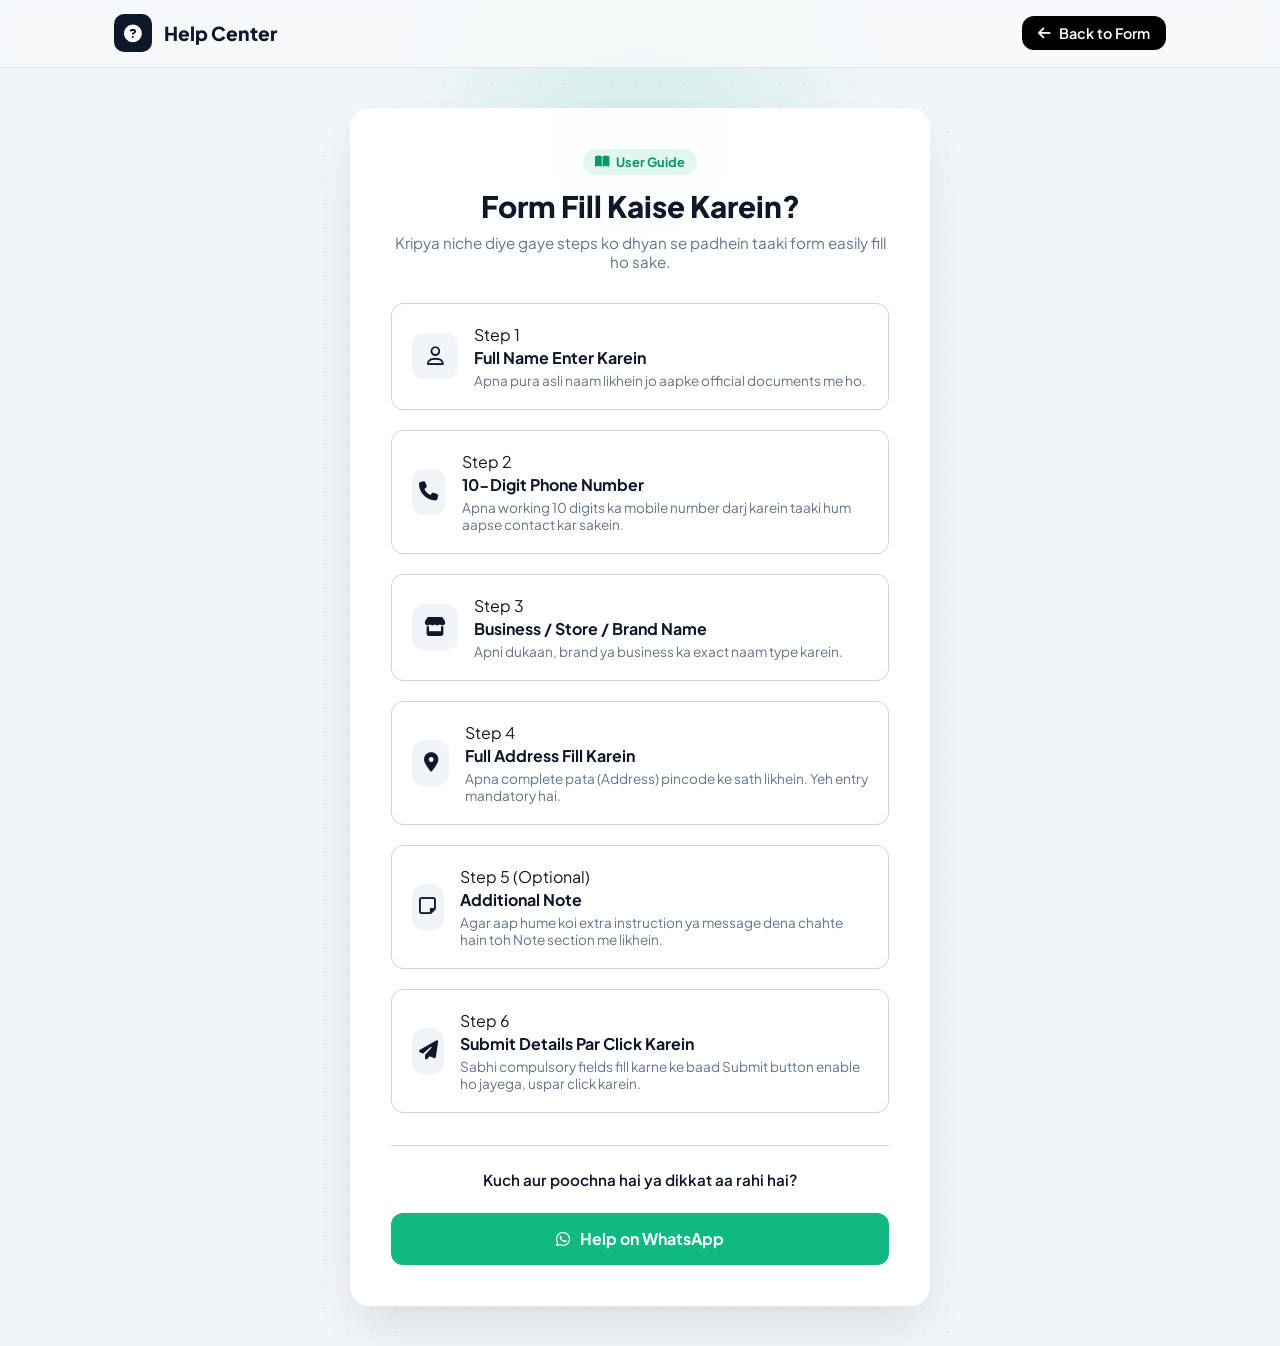
==== help.html @ f568aeb4 "Add files via upload" ====
<!DOCTYPE html>
<html lang="en">
<head>
  <meta charset="UTF-8">
  <meta name="viewport" content="width=device-width, initial-scale=1.0">
  <title>Help & Instructions - Client Form</title>

  <!-- Google Fonts -->
  <link rel="preconnect" href="https://fonts.googleapis.com">
  <link rel="preconnect" href="https://fonts.gstatic.com" crossorigin>
  <link href="https://fonts.googleapis.com/css2?family=Plus+Jakarta+Sans:wght@400;500;600;700;800&display=swap" rel="stylesheet">

  <!-- Font Awesome Icons -->
  <link rel="stylesheet" href="https://cdnjs.cloudflare.com/ajax/libs/font-awesome/6.4.0/css/all.min.css">

  <!-- External Stylesheet (Shared CSS) -->
  <link rel="stylesheet" href="style.css">
</head>
<body>

  <!-- Background Effect -->
  <div class="bg-glow"></div>
  <div class="bg-grid"></div>

  <!-- Navbar -->
  <header class="navbar">
    <div class="nav-container">
      <div class="logo">
        <div class="logo-badge">
          <i class="fa-solid fa-circle-question logo-icon"></i>
        </div>
        <div class="logo-text">
          <span>Help Center</span>
        </div>
      </div>

      <!-- Back to Form Button -->
      <a href="index.html" class="btn-help">
        <i class="fa-solid fa-arrow-left"></i> Back to Form
      </a>
    </div>
  </header>

  <main class="container">
    <section class="card-glass">
      
      <!-- Header Section -->
      <div class="form-header">
        <div class="header-tag"><i class="fa-solid fa-book-open"></i> User Guide</div>
        <h2>Form Fill Kaise Karein?</h2>
        <p>Kripya niche diye gaye steps ko dhyan se padhein taaki form easily fill ho sake.</p>
      </div>

      <!-- Instructions Step-by-Step -->
      <div class="help-steps" style="display: flex; flex-direction: column; gap: 1.25rem; margin-bottom: 2rem;">
        
        <div class="stat-card">
          <div class="stat-icon"><i class="fa-regular fa-user"></i></div>
          <div class="stat-info">
            <span class="stat-label">Step 1</span>
            <h4 style="font-size: 1rem; font-weight: 700; margin-top: 2px;">Full Name Enter Karein</h4>
            <p style="font-size: 0.85rem; color: var(--text-muted); margin-top: 4px;">Apna pura asli naam likhein jo aapke official documents me ho.</p>
          </div>
        </div>

        <div class="stat-card">
          <div class="stat-icon accent"><i class="fa-solid fa-phone"></i></div>
          <div class="stat-info">
            <span class="stat-label">Step 2</span>
            <h4 style="font-size: 1rem; font-weight: 700; margin-top: 2px;">10-Digit Phone Number</h4>
            <p style="font-size: 0.85rem; color: var(--text-muted); margin-top: 4px;">Apna working 10 digits ka mobile number darj karein taaki hum aapse contact kar sakein.</p>
          </div>
        </div>

        <div class="stat-card">
          <div class="stat-icon blue"><i class="fa-solid fa-store"></i></div>
          <div class="stat-info">
            <span class="stat-label">Step 3</span>
            <h4 style="font-size: 1rem; font-weight: 700; margin-top: 2px;">Business / Store / Brand Name</h4>
            <p style="font-size: 0.85rem; color: var(--text-muted); margin-top: 4px;">Apni dukaan, brand ya business ka exact naam type karein.</p>
          </div>
        </div>

        <div class="stat-card">
          <div class="stat-icon"><i class="fa-solid fa-location-dot"></i></div>
          <div class="stat-info">
            <span class="stat-label">Step 4</span>
            <h4 style="font-size: 1rem; font-weight: 700; margin-top: 2px;">Full Address Fill Karein</h4>
            <p style="font-size: 0.85rem; color: var(--text-muted); margin-top: 4px;">Apna complete pata (Address) pincode ke sath likhein. Yeh entry mandatory hai.</p>
          </div>
        </div>

        <div class="stat-card">
          <div class="stat-icon accent"><i class="fa-regular fa-note-sticky"></i></div>
          <div class="stat-info">
            <span class="stat-label">Step 5 (Optional)</span>
            <h4 style="font-size: 1rem; font-weight: 700; margin-top: 2px;">Additional Note</h4>
            <p style="font-size: 0.85rem; color: var(--text-muted); margin-top: 4px;">Agar aap hume koi extra instruction ya message dena chahte hain toh Note section me likhein.</p>
          </div>
        </div>

        <div class="stat-card">
          <div class="stat-icon blue"><i class="fa-solid fa-paper-plane"></i></div>
          <div class="stat-info">
            <span class="stat-label">Step 6</span>
            <h4 style="font-size: 1rem; font-weight: 700; margin-top: 2px;">Submit Details Par Click Karein</h4>
            <p style="font-size: 0.85rem; color: var(--text-muted); margin-top: 4px;">Sabhi compulsory fields fill karne ke baad Submit button enable ho jayega, uspar click karein.</p>
          </div>
        </div>

      </div>

      <!-- Help on WhatsApp Section -->
      <div style="text-align: center; border-top: 1px solid var(--border-color); padding-top: 1.5rem;">
        <p style="font-weight: 600; font-size: 0.95rem; color: var(--text-main);">Kuch aur poochna hai ya dikkat aa rahi hai?</p>
        <a href="https://wa.me/919091824475?text=Hello!%20Mujhe%20form%20fill%20karne%20me%20help%20chahiye." target="_blank" class="btn btn-whatsapp">
          <i class="fa-brands fa-whatsapp"></i> Help on WhatsApp
        </a>
      </div>

    </section>
  </main>

</body>
</html>
---- style.css ----
/* ==========================================================================
   SYSTEM VARIABLES & THEMING
   ========================================================================== */
:root {
  --bg-color: #f1f5f9;
  --card-bg: rgba(255, 255, 255, 0.95);
  --text-main: #0f172a;
  --text-muted: #64748b;
  --primary: #0f172a;
  --primary-hover: #1e293b;
  --accent: #10b981;
  --accent-hover: #059669;
  --accent-light: rgba(16, 185, 129, 0.12);
  --border-color: #cbd5e1;
  --border-focus: #10b981;
  --input-bg: #ffffff;
  --error-color: #ef4444;
  --shadow-lg: 0 25px 50px -12px rgba(15, 23, 42, 0.12);
  --shadow-sm: 0 4px 6px -1px rgba(0, 0, 0, 0.05);
  --glass-border: 1px solid rgba(255, 255, 255, 0.8);
  --radius-lg: 20px;
  --radius-md: 12px;
  --transition: all 0.25s cubic-bezier(0.16, 1, 0.3, 1);
}

/* Base Styles & Overflow Fixes */
* {
  box-sizing: border-box;
  margin: 0;
  padding: 0;
  font-family: 'Plus Jakarta Sans', sans-serif;
}

html, body {
  width: 100%;
  max-width: 100vw;
  overflow-x: hidden;
}

body {
  background-color: var(--bg-color);
  color: var(--text-main);
  min-height: 100vh;
  display: flex;
  flex-direction: column;
  position: relative;
}

/* Background Ambient Elements */
.bg-glow {
  position: absolute;
  width: 500px;
  max-width: 100vw;
  height: 500px;
  background: radial-gradient(circle, rgba(16, 185, 129, 0.15) 0%, rgba(241, 245, 249, 0) 70%);
  top: -100px;
  left: 50%;
  transform: translateX(-50%);
  z-index: -1;
  pointer-events: none;
}

.bg-grid {
  position: absolute;
  top: 0;
  left: 0;
  width: 100%;
  height: 100%;
  background-image: radial-gradient(#cbd5e1 1px, transparent 1px);
  background-size: 24px 24px;
  opacity: 0.4;
  z-index: -2;
  pointer-events: none;
}

/* Navbar */
.navbar {
  position: sticky;
  top: 0;
  z-index: 100;
  backdrop-filter: blur(16px);
  border-bottom: 1px solid rgba(203, 213, 225, 0.6);
  background: rgba(248, 250, 252, 0.8);
  width: 100%;
}

.nav-container {
  max-width: 1100px;
  margin: 0 auto;
  padding: 0.9rem 1.5rem;
  display: flex;
  align-items: center;
  justify-content: space-between;
}

.logo {
  display: flex;
  align-items: center;
  gap: 0.75rem;
}

.logo-badge {
  width: 38px;
  height: 38px;
  background: var(--primary);
  color: #fff;
  border-radius: 10px;
  display: flex;
  align-items: center;
  justify-content: center;
  font-size: 1.1rem;
}

.logo-text {
  font-weight: 800;
  font-size: 1.2rem;
}

/* Black Help Button Style */
.btn-help {
  background-color: #000000;
  color: #ffffff;
  padding: 0.5rem 1rem;
  border-radius: var(--radius-md);
  text-decoration: none;
  font-weight: 600;
  font-size: 0.9rem;
  display: inline-flex;
  align-items: center;
  gap: 0.5rem;
  transition: var(--transition);
}

.btn-help:hover {
  background-color: #1e293b;
  transform: translateY(-2px);
  color: #ffffff;
}

/* Toast System (Fixed extra space overflow) */
.toast-container {
  position: fixed;
  top: 1.25rem;
  left: 50%;
  transform: translateX(-50%);
  z-index: 9999;
  display: flex;
  flex-direction: column;
  gap: 0.5rem;
  width: min(400px, 90vw);
  pointer-events: none;
}

.toast {
  pointer-events: auto;
  padding: 0.75rem 1.2rem;
  background: #ffffff;
  border-radius: var(--radius-md);
  box-shadow: 0 10px 25px -5px rgba(15, 23, 42, 0.15);
  border-left: 4px solid var(--primary);
  display: flex;
  align-items: center;
  gap: 0.75rem;
  font-size: 0.9rem;
  font-weight: 600;
  animation: slideDown 0.3s cubic-bezier(0.16, 1, 0.3, 1) forwards;
  word-break: break-word;
}

.toast.success { border-left-color: var(--accent); }
.toast.success i { color: var(--accent); }
.toast.error { border-left-color: var(--error-color); }
.toast.error i { color: var(--error-color); }
.toast.info { border-left-color: #2563eb; }
.toast.info i { color: #2563eb; }

@keyframes slideDown {
  from { opacity: 0; transform: translateY(-15px); }
  to { opacity: 1; transform: translateY(0); }
}

/* Container & Cards */
.container {
  max-width: 620px;
  width: 100%;
  margin: 2.5rem auto;
  padding: 0 1.25rem;
  flex: 1;
}

.card-glass {
  background: var(--card-bg);
  backdrop-filter: blur(20px);
  border: var(--glass-border);
  box-shadow: var(--shadow-lg);
  border-radius: var(--radius-lg);
  padding: 2.5rem;
  width: 100%;
}

.form-header {
  text-align: center;
  margin-bottom: 2rem;
}

.header-tag {
  display: inline-flex;
  align-items: center;
  gap: 0.4rem;
  background: var(--accent-light);
  color: var(--accent-hover);
  font-size: 0.8rem;
  font-weight: 700;
  padding: 0.3rem 0.8rem;
  border-radius: 20px;
  margin-bottom: 0.75rem;
}

.form-header h2 {
  font-size: 1.85rem;
  font-weight: 800;
  margin-bottom: 0.5rem;
}

.form-header p {
  color: var(--text-muted);
  font-size: 0.95rem;
}

/* Inputs & Floating Labels */
.input-group {
  margin-bottom: 1.25rem;
  width: 100%;
}

.input-wrapper {
  position: relative;
  display: flex;
  align-items: center;
  width: 100%;
}

.field-icon {
  position: absolute;
  left: 1.1rem;
  color: var(--text-muted);
  font-size: 1rem;
  pointer-events: none;
}

.input-wrapper input,
.input-wrapper textarea {
  width: 100%;
  padding: 1.2rem 2.8rem 0.5rem 2.8rem;
  border: 1px solid var(--border-color);
  background: var(--input-bg);
  border-radius: var(--radius-md);
  outline: none;
  font-size: 0.95rem;
  font-weight: 500;
  color: var(--text-main);
  transition: var(--transition);
}

.input-wrapper.textarea-wrapper {
  align-items: flex-start;
}

.input-wrapper.textarea-wrapper .field-icon {
  top: 1.1rem;
}

.input-wrapper label {
  position: absolute;
  left: 2.8rem;
  top: 50%;
  transform: translateY(-50%);
  color: var(--text-muted);
  font-size: 0.9rem;
  pointer-events: none;
  transition: var(--transition);
}

.input-wrapper textarea ~ label {
  top: 1.2rem;
  transform: translateY(0);
}

.input-wrapper input:focus ~ label,
.input-wrapper input:not(:placeholder-shown) ~ label,
.input-wrapper textarea:focus ~ label,
.input-wrapper textarea:not(:placeholder-shown) ~ label {
  top: 0.55rem;
  transform: translateY(0);
  font-size: 0.7rem;
  font-weight: 700;
  color: var(--accent);
}

.input-wrapper input:focus,
.input-wrapper textarea:focus {
  border-color: var(--border-focus);
  box-shadow: 0 0 0 4px var(--accent-light);
}

.val-icon {
  position: absolute;
  right: 1rem;
  color: var(--accent);
  opacity: 0;
  transition: var(--transition);
}

.input-group.valid .val-icon {
  opacity: 1;
}

.field-footer {
  display: flex;
  justify-content: space-between;
  align-items: center;
  margin-top: 0.35rem;
}

.field-footer.right-only {
  justify-content: flex-end;
}

.error-msg {
  font-size: 0.78rem;
  font-weight: 600;
  color: var(--error-color);
  display: none;
}

.input-group.invalid .input-wrapper input,
.input-group.invalid .input-wrapper textarea {
  border-color: var(--error-color);
}

.input-group.invalid .error-msg {
  display: block;
}

.char-count {
  font-size: 0.75rem;
  color: var(--text-muted);
  font-weight: 600;
}

/* Buttons (Fixed Submit Click Layout Shift) */
.btn {
  width: 100%;
  min-height: 52px;
  padding: 0.8rem 1rem;
  border: none;
  border-radius: var(--radius-md);
  font-weight: 700;
  font-size: 1rem;
  cursor: pointer;
  display: inline-flex;
  align-items: center;
  justify-content: center;
  gap: 0.6rem;
  transition: var(--transition);
  text-decoration: none;
  position: relative;
  overflow: hidden;
}

.btn-primary {
  background-color: var(--primary);
  color: #ffffff;
}

.btn-primary:hover:not(:disabled) {
  background-color: var(--primary-hover);
  transform: translateY(-2px);
}

.btn-primary:disabled {
  opacity: 0.5;
  cursor: not-allowed;
}

.btn-whatsapp {
  background-color: var(--accent);
  color: #ffffff;
  margin-top: 1.5rem;
}

.btn-whatsapp:hover {
  background-color: var(--accent-hover);
}

.btn-secondary {
  background: #ffffff;
  border: 1px solid var(--border-color);
  color: var(--text-main);
}

.btn-danger {
  background: #fef2f2;
  color: var(--error-color);
  border: 1px solid #fecaca;
}

.btn-sm {
  width: auto;
  padding: 0.55rem 1rem;
  font-size: 0.85rem;
  min-height: auto;
}

.btn-link {
  background: transparent;
  border: none;
  color: var(--text-muted);
  font-weight: 600;
  margin-top: 1.25rem;
  cursor: pointer;
}

.spinner {
  width: 22px;
  height: 22px;
  border: 3px solid rgba(255, 255, 255, 0.3);
  border-top-color: #ffffff;
  border-radius: 50%;
  animation: spin 0.8s linear infinite;
  flex-shrink: 0;
}

@keyframes spin {
  to { transform: rotate(360deg); }
}

/* Success Card */
.success-card {
  text-align: center;
  padding: 1rem 0;
}

.checkmark-circle {
  width: 70px;
  height: 70px;
  background: var(--accent-light);
  color: var(--accent);
  border-radius: 50%;
  display: flex;
  align-items: center;
  justify-content: center;
  font-size: 2.2rem;
  margin: 0 auto 1.5rem auto;
}

/* Admin Dashboard */
.admin-header {
  display: flex;
  justify-content: space-between;
  align-items: flex-start;
  margin-bottom: 2rem;
  flex-wrap: wrap;
  gap: 1rem;
}

.stats-grid {
  display: grid;
  grid-template-columns: repeat(auto-fit, minmax(200px, 1fr));
  gap: 1rem;
  margin-bottom: 2rem;
}

.stat-card {
  background: #ffffff;
  border: 1px solid var(--border-color);
  padding: 1.25rem;
  border-radius: var(--radius-md);
  display: flex;
  align-items: center;
  gap: 1rem;
}

.stat-icon {
  width: 46px;
  height: 46px;
  border-radius: 12px;
  background: #f1f5f9;
  display: flex;
  align-items: center;
  justify-content: center;
  font-size: 1.2rem;
}

.controls-bar {
  display: flex;
  justify-content: space-between;
  gap: 1rem;
  margin-bottom: 1.5rem;
  flex-wrap: wrap;
}

.search-box {
  position: relative;
  flex: 1;
  min-width: 260px;
}

.search-icon {
  position: absolute;
  left: 1rem;
  top: 50%;
  transform: translateY(-50%);
  color: var(--text-muted);
}

.search-box input {
  width: 100%;
  padding: 0.75rem 2.5rem;
  border: 1px solid var(--border-color);
  border-radius: var(--radius-md);
}

.clear-btn {
  position: absolute;
  right: 0.8rem;
  top: 50%;
  transform: translateY(-50%);
  background: transparent;
  border: none;
  cursor: pointer;
}

.table-responsive {
  overflow-x: auto;
  background: #ffffff;
  border-radius: var(--radius-md);
  border: 1px solid var(--border-color);
  max-width: 100%;
}

.data-table {
  width: 100%;
  border-collapse: collapse;
  text-align: left;
}

.data-table th,
.data-table td {
  padding: 1rem 1.2rem;
  border-bottom: 1px solid var(--border-color);
}

.action-btns {
  display: flex;
  gap: 0.4rem;
}

.icon-btn {
  background: #f1f5f9;
  border: none;
  cursor: pointer;
  width: 32px;
  height: 32px;
  border-radius: 8px;
  display: flex;
  align-items: center;
  justify-content: center;
}

.no-data {
  text-align: center;
  padding: 3rem 0;
  color: var(--text-muted);
}

.hidden { display: none !important; }

@media (max-width: 768px) {
  .container { margin: 1.5rem auto; padding: 0 1rem; }
  .card-glass { padding: 1.5rem 1.2rem; }
  .admin-header { flex-direction: column; }
  .controls-bar { flex-direction: column; }
}


/* =================================
   HELP PAGE SPECIFIC STYLES
   ================================ */
.help-steps {
  display: flex;
  flex-direction: column;
  gap: 1.25rem;
  margin-bottom: 2rem;
}

.step-card {
  transition: var(--transition);
}

.step-card:hover {
  transform: translateY(-2px);
  border-color: var(--accent);
}

.step-title {
  font-size: 1rem;
  font-weight: 700;
  margin-top: 2px;
}

.step-desc {
  font-size: 0.85rem;
  color: var(--text-muted);
  margin-top: 4px;
}

.whatsapp-support-box {
  text-align: center;
  border-top: 1px solid var(--border-color);
  padding-top: 1.5rem;
}

.whatsapp-support-text {
  font-weight: 600;
  font-size: 0.95rem;
  color: var(--text-main);
}
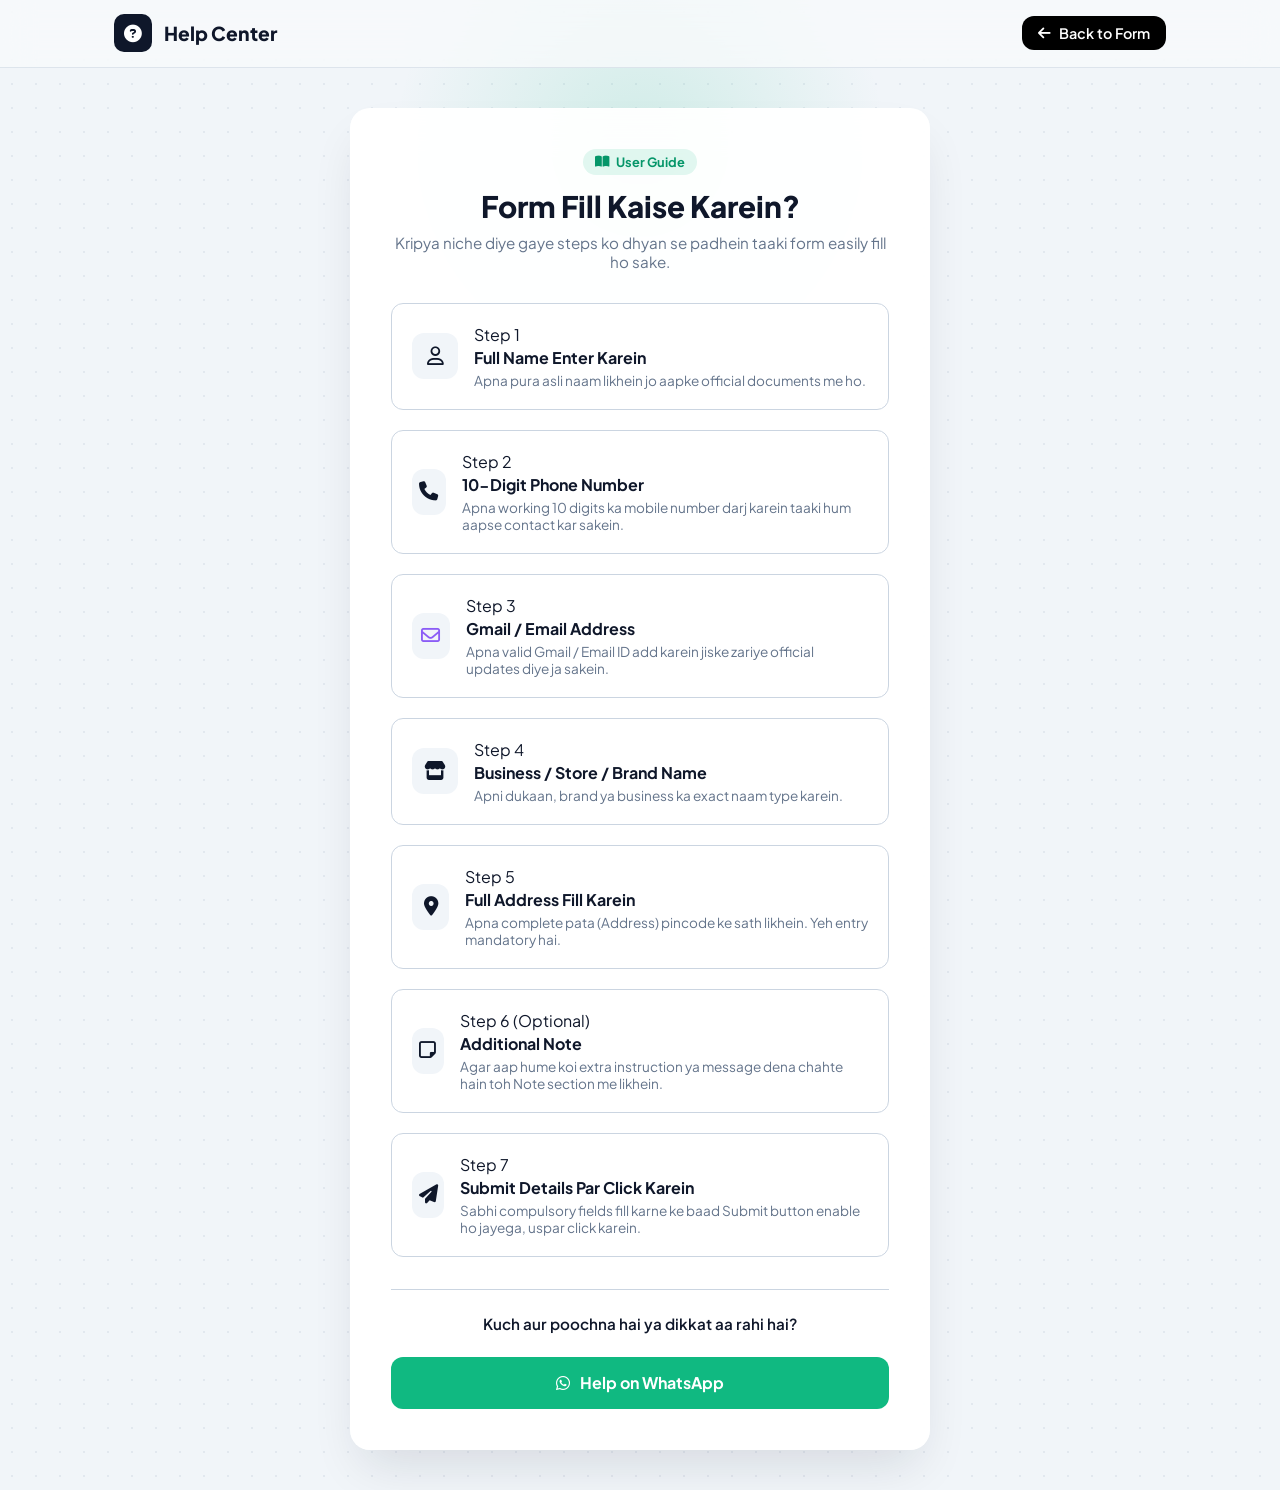
==== commit 7315fd42: "Update help.html" ====
--- a/help.html
+++ b/help.html
@@ -73,9 +73,18 @@
         </div>
 
         <div class="stat-card">
+          <div class="stat-icon purple" style="color: #8b5cf6;"><i class="fa-regular fa-envelope"></i></div>
+          <div class="stat-info">
+            <span class="stat-label">Step 3</span>
+            <h4 style="font-size: 1rem; font-weight: 700; margin-top: 2px;">Gmail / Email Address</h4>
+            <p style="font-size: 0.85rem; color: var(--text-muted); margin-top: 4px;">Apna valid Gmail / Email ID add karein jiske zariye official updates diye ja sakein.</p>
+          </div>
+        </div>
+
+        <div class="stat-card">
           <div class="stat-icon blue"><i class="fa-solid fa-store"></i></div>
           <div class="stat-info">
-            <span class="stat-label">Step 3</span>
+            <span class="stat-label">Step 4</span>
             <h4 style="font-size: 1rem; font-weight: 700; margin-top: 2px;">Business / Store / Brand Name</h4>
             <p style="font-size: 0.85rem; color: var(--text-muted); margin-top: 4px;">Apni dukaan, brand ya business ka exact naam type karein.</p>
           </div>
@@ -84,7 +93,7 @@
         <div class="stat-card">
           <div class="stat-icon"><i class="fa-solid fa-location-dot"></i></div>
           <div class="stat-info">
-            <span class="stat-label">Step 4</span>
+            <span class="stat-label">Step 5</span>
             <h4 style="font-size: 1rem; font-weight: 700; margin-top: 2px;">Full Address Fill Karein</h4>
             <p style="font-size: 0.85rem; color: var(--text-muted); margin-top: 4px;">Apna complete pata (Address) pincode ke sath likhein. Yeh entry mandatory hai.</p>
           </div>
@@ -93,7 +102,7 @@
         <div class="stat-card">
           <div class="stat-icon accent"><i class="fa-regular fa-note-sticky"></i></div>
           <div class="stat-info">
-            <span class="stat-label">Step 5 (Optional)</span>
+            <span class="stat-label">Step 6 (Optional)</span>
             <h4 style="font-size: 1rem; font-weight: 700; margin-top: 2px;">Additional Note</h4>
             <p style="font-size: 0.85rem; color: var(--text-muted); margin-top: 4px;">Agar aap hume koi extra instruction ya message dena chahte hain toh Note section me likhein.</p>
           </div>
@@ -102,7 +111,7 @@
         <div class="stat-card">
           <div class="stat-icon blue"><i class="fa-solid fa-paper-plane"></i></div>
           <div class="stat-info">
-            <span class="stat-label">Step 6</span>
+            <span class="stat-label">Step 7</span>
             <h4 style="font-size: 1rem; font-weight: 700; margin-top: 2px;">Submit Details Par Click Karein</h4>
             <p style="font-size: 0.85rem; color: var(--text-muted); margin-top: 4px;">Sabhi compulsory fields fill karne ke baad Submit button enable ho jayega, uspar click karein.</p>
           </div>
--- a/style.css
+++ b/style.css
@@ -137,7 +137,7 @@
   color: #ffffff;
 }
 
-/* Toast System (Fixed extra space overflow) */
+/* Toast System */
 .toast-container {
   position: fixed;
   top: 1.25rem;
@@ -348,7 +348,7 @@
   font-weight: 600;
 }
 
-/* Buttons (Fixed Submit Click Layout Shift) */
+/* Buttons */
 .btn {
   width: 100%;
   min-height: 52px;
@@ -583,10 +583,7 @@
   .controls-bar { flex-direction: column; }
 }
 
-
-/* =================================
-   HELP PAGE SPECIFIC STYLES
-   ================================ */
+/* Help Page Specific Styles */
 .help-steps {
   display: flex;
   flex-direction: column;
